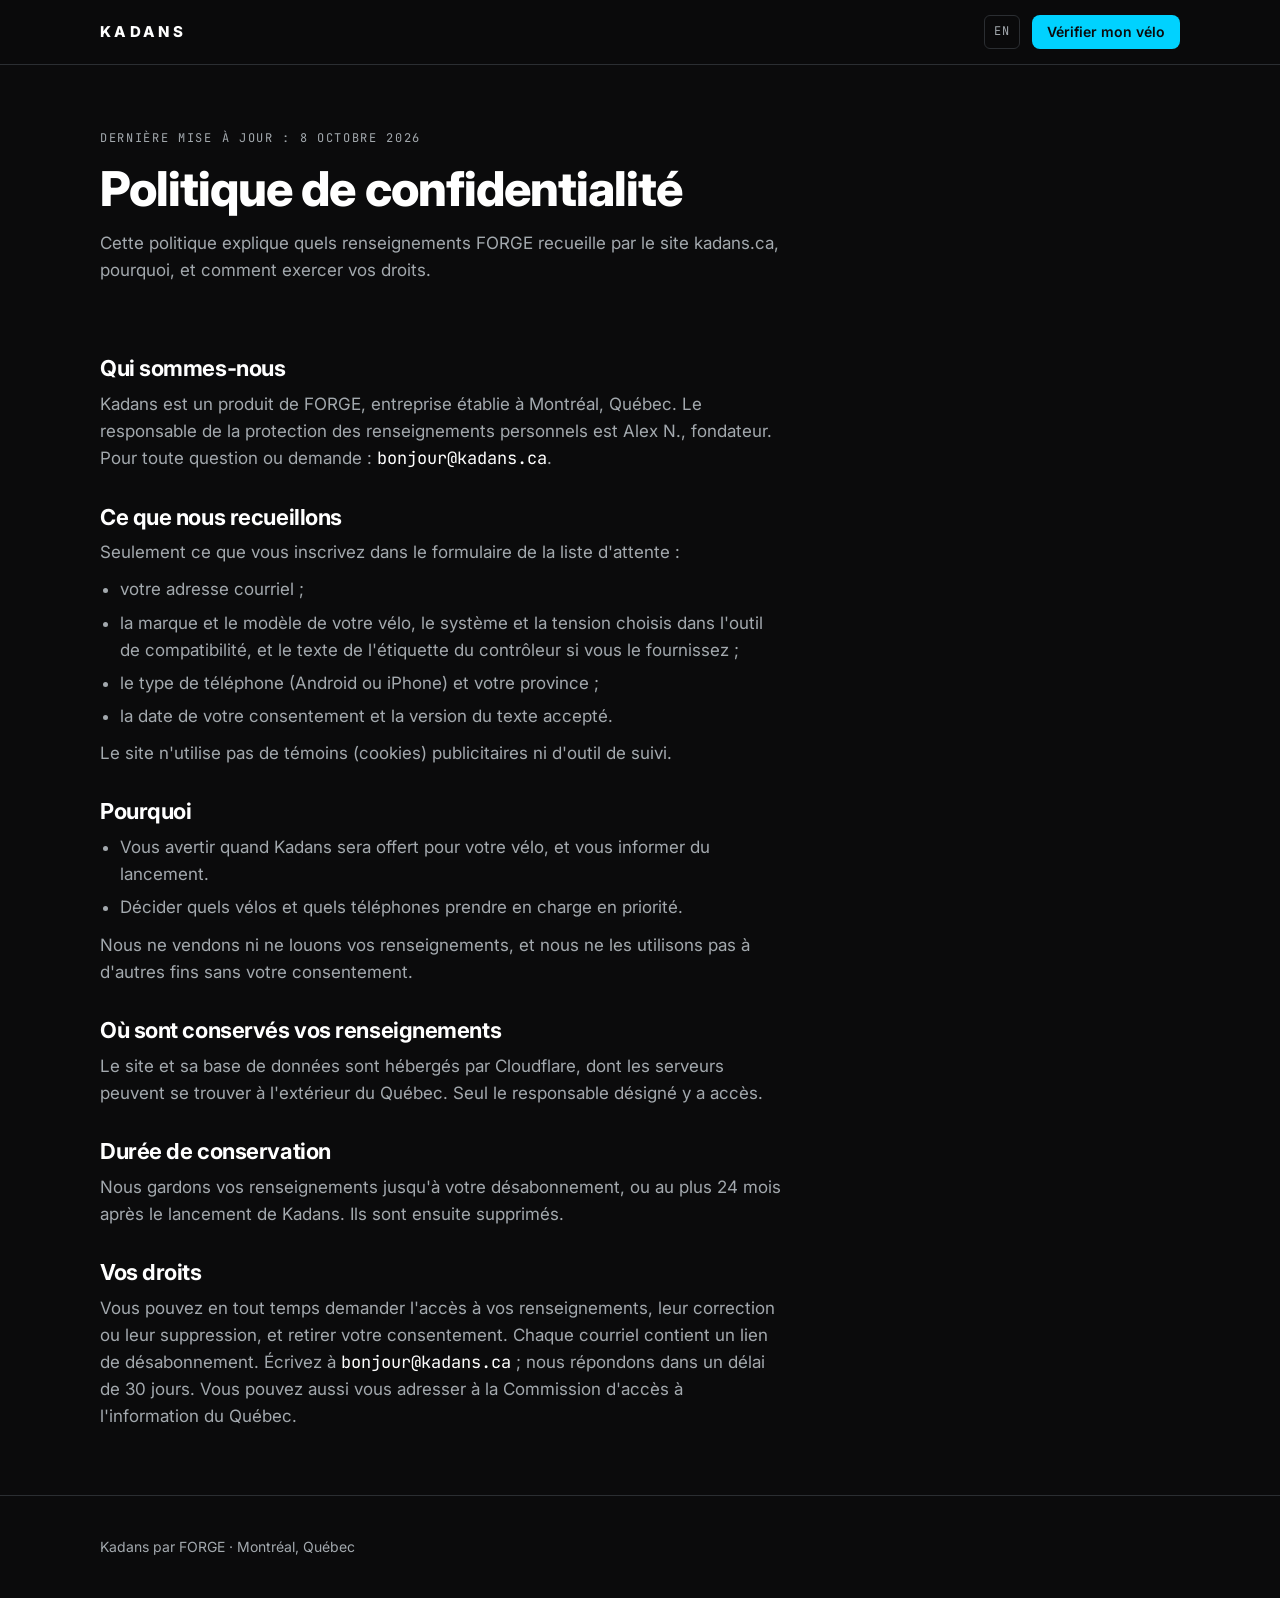
==== confidentialite/index.html @ 0943ef6d "Kadans site v1: bilingual landing page, compatibility check, waitlist French home at /, English at /" ====
<!doctype html>
<html lang="fr-CA">
<head>
<meta charset="utf-8">
<meta name="viewport" content="width=device-width, initial-scale=1, viewport-fit=cover">
<title>Confidentialité – Kadans</title>
<meta name="description" content="Comment FORGE recueille et utilise les renseignements de la liste d'attente Kadans.">
<link rel="alternate" hreflang="en-CA" href="https://kadans.ca/en/privacy/">
<link rel="icon" href="data:image/svg+xml,%3Csvg xmlns='http://www.w3.org/2000/svg' viewBox='0 0 100 100'%3E%3Crect width='100' height='100' rx='20' fill='%230B0B0C'/%3E%3Cpath d='M14 18H86L73 40H27Z' fill='white'/%3E%3Cpath d='M31 47H69L50 79Z' fill='%2300D2FF'/%3E%3C/svg%3E">
<link rel="stylesheet" href="https://fonts.googleapis.com/css2?family=Inter:wght@400;500;600;700;800&amp;family=JetBrains+Mono:wght@400;500&amp;display=swap">
<link rel="stylesheet" href="../assets/site.css">
</head>
<body>
<header class="top">
  <div class="wrap">
    <a class="brand" href="../index.html"><span class="brand-word">KADANS</span></a>
    <div class="top-actions" style="margin-left:auto">
      <a class="lang" href="../en/privacy/index.html" lang="en" hreflang="en">EN</a>
      <a class="btn btn-primary btn-sm" href="../index.html#verifier">Vérifier mon vélo</a>
    </div>
  </div>
</header>

<main class="wrap">
  <article class="legal">
    <header class="section-head">
      <p class="eyebrow">Dernière mise à jour : 8 octobre 2026</p>
      <h1 style="font-size:clamp(32px,5vw,48px)">Politique de confidentialité</h1>
      <p>Cette politique explique quels renseignements FORGE recueille par le site kadans.ca, pourquoi, et comment exercer vos droits.</p>
    </header>

    <section>
      <h2>Qui sommes-nous</h2>
      <p>Kadans est un produit de FORGE, entreprise établie à Montréal, Québec. Le responsable de la protection des renseignements personnels est Alex N., fondateur. Pour toute question ou demande : <span class="contact">bonjour@kadans.ca</span>.</p>
    </section>

    <section>
      <h2>Ce que nous recueillons</h2>
      <p>Seulement ce que vous inscrivez dans le formulaire de la liste d'attente :</p>
      <ul>
        <li>votre adresse courriel ;</li>
        <li>la marque et le modèle de votre vélo, le système et la tension choisis dans l'outil de compatibilité, et le texte de l'étiquette du contrôleur si vous le fournissez ;</li>
        <li>le type de téléphone (Android ou iPhone) et votre province ;</li>
        <li>la date de votre consentement et la version du texte accepté.</li>
      </ul>
      <p>Le site n'utilise pas de témoins (cookies) publicitaires ni d'outil de suivi.</p>
    </section>

    <section>
      <h2>Pourquoi</h2>
      <ul>
        <li>Vous avertir quand Kadans sera offert pour votre vélo, et vous informer du lancement.</li>
        <li>Décider quels vélos et quels téléphones prendre en charge en priorité.</li>
      </ul>
      <p>Nous ne vendons ni ne louons vos renseignements, et nous ne les utilisons pas à d'autres fins sans votre consentement.</p>
    </section>

    <section>
      <h2>Où sont conservés vos renseignements</h2>
      <p>Le site et sa base de données sont hébergés par Cloudflare, dont les serveurs peuvent se trouver à l'extérieur du Québec. Seul le responsable désigné y a accès.</p>
    </section>

    <section>
      <h2>Durée de conservation</h2>
      <p>Nous gardons vos renseignements jusqu'à votre désabonnement, ou au plus 24 mois après le lancement de Kadans. Ils sont ensuite supprimés.</p>
    </section>

    <section>
      <h2>Vos droits</h2>
      <p>Vous pouvez en tout temps demander l'accès à vos renseignements, leur correction ou leur suppression, et retirer votre consentement. Chaque courriel contient un lien de désabonnement. Écrivez à <span class="contact">bonjour@kadans.ca</span> ; nous répondons dans un délai de 30 jours. Vous pouvez aussi vous adresser à la Commission d'accès à l'information du Québec.</p>
    </section>
  </article>
</main>

<footer class="foot">
  <div class="wrap">
    <p>Kadans par FORGE · Montréal, Québec</p>
  </div>
</footer>
</body>
</html>
---- assets/site.css ----
/* Layout: an instrument panel at night. One reading column, wide figures,
   cyan reserved for action and live state (FORGE brand guide, oct. 2026). */
:root {
  --bg: #0B0B0C;        /* Obsidienne */
  --surface: #151719;
  --surface-2: #1E2022; /* Gris Tech */
  --line: #2B2E32;
  --fg: #FFFFFF;        /* Blanc Titane */
  --mute: #A3A9AE;
  --cyan: #00D2FF;      /* Cyan Glacial */
  --cyan-hover: #5FE4FF;
  --on-cyan: #0B0B0C;
  --amber: #FFB547;     /* functional: "to be confirmed" */
  --coral: #FF7A6B;     /* functional: "not supported" */
  --glow: rgba(0, 210, 255, .55);
  --veil: rgba(11, 11, 12, .86);

  --sans: "Inter", system-ui, -apple-system, "Segoe UI", Roboto, Arial, sans-serif;
  --mono: "JetBrains Mono", ui-monospace, "SFMono-Regular", Menlo, Consolas, monospace;

  --wrap: 1120px;
  --read: 62ch;
  color-scheme: dark;
}

*, *::before, *::after { box-sizing: border-box; }
html { background: var(--bg); scroll-behavior: smooth; scroll-padding-top: 80px; }
body {
  margin: 0;
  background: var(--bg);
  color: var(--fg);
  font-family: var(--sans);
  font-size: 17px;
  line-height: 1.6;
  -webkit-font-smoothing: antialiased;
}
@media (prefers-reduced-motion: reduce) {
  html { scroll-behavior: auto; }
  *, *::before, *::after { animation: none !important; transition: none !important; }
}

a { color: inherit; }
img, svg { max-width: 100%; }
p { margin: 0; }
h1, h2, h3 { margin: 0; line-height: 1.12; letter-spacing: -0.02em; text-wrap: balance; }
h1 { font-size: clamp(40px, 7vw, 76px); font-weight: 800; }
h2 { font-size: clamp(28px, 4vw, 40px); font-weight: 700; }
h3 { font-size: 19px; font-weight: 600; letter-spacing: -0.01em; }
:focus-visible { outline: 2px solid var(--cyan); outline-offset: 3px; border-radius: 4px; }

.wrap { max-width: var(--wrap); margin-inline: auto; padding-inline: 20px; }
.lede { font-size: clamp(18px, 2vw, 21px); color: var(--mute); max-width: var(--read); }
.eyebrow { font-family: var(--mono); font-size: 12px; letter-spacing: .14em; text-transform: uppercase; color: var(--mute); }
.slit { display: block; width: 64px; height: 4px; border-radius: 2px; background: var(--cyan); box-shadow: 0 0 22px var(--glow); }
.skip { position: absolute; left: -9999px; }
.skip:focus { left: 16px; top: 16px; z-index: 50; background: var(--cyan); color: var(--on-cyan); padding: 8px 12px; border-radius: 6px; }

/* Brand */
.forge-mark .a { fill: var(--fg); }
.forge-mark .b { fill: var(--cyan); }
.brand { display: flex; align-items: center; gap: 12px; text-decoration: none; }
.brand-word { font-weight: 800; letter-spacing: .22em; font-size: 15px; }
.brand-by { display: flex; align-items: center; gap: 6px; font-family: var(--mono); font-size: 11px; letter-spacing: .08em; color: var(--mute); }
.brand-by .forge-mark { width: 14px; height: auto; }

/* Header */
.top {
  position: sticky; top: env(safe-area-inset-top, 0px); z-index: 10;
  background: var(--veil); backdrop-filter: blur(10px); -webkit-backdrop-filter: blur(10px);
  border-bottom: 1px solid var(--line);
}
.top .wrap { display: flex; align-items: center; gap: 24px; min-height: 64px; }
.nav { display: flex; gap: 22px; margin-left: auto; font-size: 14px; }
.nav a { text-decoration: none; color: var(--mute); }
.nav a:hover { color: var(--fg); }
.top-actions { display: flex; align-items: center; gap: 12px; }
.lang { font-family: var(--mono); font-size: 12px; letter-spacing: .1em; text-decoration: none; color: var(--mute); border: 1px solid var(--line); border-radius: 6px; padding: 6px 9px; }
.lang:hover { color: var(--fg); border-color: var(--mute); }

.btn {
  display: inline-flex; align-items: center; justify-content: center; gap: 8px;
  font: 600 15px/1 var(--sans); padding: 14px 20px; border-radius: 8px;
  text-decoration: none; border: 1px solid transparent; cursor: pointer;
}
.btn-primary { background: var(--cyan); color: var(--on-cyan); }
.btn-primary:hover { background: var(--cyan-hover); }
.btn-ghost { background: transparent; color: var(--fg); border-color: var(--line); }
.btn-ghost:hover { border-color: var(--mute); }
.btn-sm { padding: 9px 14px; font-size: 14px; }

@media (max-width: 760px) {
  .nav, .top .brand-by { display: none; }
  .top-actions { margin-left: auto; }
}

/* Hero */
.hero { padding-block: 72px 56px; }
.hero .wrap { display: grid; grid-template-columns: minmax(0, 1.15fr) minmax(0, .85fr); gap: 48px; align-items: center; }
.hero-copy { display: grid; gap: 24px; justify-items: start; }
.hero-ctas { display: flex; flex-wrap: wrap; gap: 12px; }
.hero-note { font-size: 14px; color: var(--mute); }
@media (max-width: 860px) {
  .hero { padding-block: 44px 40px; }
  .hero .wrap { grid-template-columns: minmax(0, 1fr); }
}

/* Phone mock-up (example data) */
.device { display: grid; gap: 12px; justify-items: center; }
.phone { width: min(300px, 100%); border: 1px solid var(--line); border-radius: 38px; padding: 12px; background: var(--bg); box-shadow: 0 30px 80px rgba(0, 0, 0, .6); }
.screen { border-radius: 28px; background: var(--surface); padding: 22px 18px; display: grid; gap: 18px; }
.screen-top { display: flex; justify-content: space-between; align-items: center; font-size: 12px; }
.screen-brand { font-weight: 800; letter-spacing: .22em; }
.live { display: inline-flex; align-items: center; gap: 6px; font-family: var(--mono); font-size: 11px; letter-spacing: .08em; text-transform: uppercase; color: var(--cyan); }
.live::before { content: ""; width: 7px; height: 7px; border-radius: 50%; background: var(--cyan); animation: pulse 2.4s ease-in-out infinite; }
@keyframes pulse { 50% { opacity: .35; } }
.speed { display: flex; align-items: baseline; gap: 8px; }
.speed b { font-size: 72px; font-weight: 700; letter-spacing: -0.03em; line-height: 1; font-variant-numeric: tabular-nums; }
.speed span { color: var(--mute); font-size: 16px; }
.tiles { display: grid; grid-template-columns: repeat(3, minmax(0, 1fr)); gap: 8px; }
.tile { background: var(--surface-2); border-radius: 12px; padding: 10px; display: grid; gap: 2px; }
.tile small { font-size: 10px; letter-spacing: .1em; text-transform: uppercase; color: var(--mute); }
.tile b { font-size: 18px; font-variant-numeric: tabular-nums; }
.mode { display: flex; justify-content: space-between; gap: 8px; border: 1px solid var(--line); border-radius: 10px; padding: 10px 12px; font-size: 13px; }
.mode span:last-child { color: var(--mute); font-family: var(--mono); font-size: 12px; }
.screen-foot { font-size: 12px; color: var(--mute); text-align: center; }
.caption { font-size: 13px; color: var(--mute); text-align: center; }

/* Key figures */
.facts { border-block: 1px solid var(--line); }
.facts .wrap { display: grid; grid-template-columns: repeat(4, minmax(0, 1fr)); }
.fact { padding: 20px 16px 20px 0; display: grid; gap: 4px; align-content: start; }
.fact b { font-family: var(--mono); font-size: 16px; font-weight: 500; font-variant-numeric: tabular-nums; }
.fact span { font-size: 13px; color: var(--mute); }
@media (max-width: 760px) { .facts .wrap { grid-template-columns: repeat(2, minmax(0, 1fr)); } }

/* Sections */
.section { padding-block: 88px; }
.section + .section { border-top: 1px solid var(--line); }
.section-head { display: grid; gap: 14px; margin-bottom: 40px; max-width: var(--read); }
.section-head p { color: var(--mute); }
@media (max-width: 760px) { .section { padding-block: 60px; } }

/* How it works: controller -> module -> phone */
.flow { display: grid; grid-template-columns: minmax(0, 1fr) minmax(80px, .55fr) minmax(0, 1fr) minmax(80px, .55fr) minmax(0, 1fr); align-items: center; }
.node { border: 1px solid var(--line); border-radius: 12px; padding: 18px; background: var(--surface); display: grid; gap: 6px; min-width: 0; }
.node small { font-family: var(--mono); font-size: 11px; letter-spacing: .1em; text-transform: uppercase; color: var(--mute); }
.node b { font-size: 17px; }
.node p { font-size: 14px; color: var(--mute); }
.node .slit { width: 40px; height: 3px; margin-top: 4px; }
.link { position: relative; height: 2px; margin-inline: 10px; background: var(--mute); }
.link.wireless { background: repeating-linear-gradient(90deg, var(--cyan) 0 8px, transparent 8px 14px); }
.link span { position: absolute; left: 50%; bottom: 10px; transform: translateX(-50%); width: max-content; max-width: 140px; text-align: center; font-family: var(--mono); font-size: 11px; line-height: 1.3; color: var(--mute); }
@media (max-width: 760px) {
  .flow { grid-template-columns: minmax(0, 1fr); }
  .link { width: 2px; height: 56px; margin: 0 0 0 28px; }
  .link.wireless { background: repeating-linear-gradient(180deg, var(--cyan) 0 8px, transparent 8px 14px); }
  .link span { left: 18px; bottom: auto; top: 50%; transform: translateY(-50%); max-width: none; text-align: left; }
}

.steps { list-style: none; margin: 48px 0 0; padding: 0; display: grid; grid-template-columns: repeat(3, minmax(0, 1fr)); gap: 32px; counter-reset: step; }
.steps li { display: grid; gap: 10px; align-content: start; border-top: 1px solid var(--line); padding-top: 20px; counter-increment: step; }
.steps li::before { content: counter(step, decimal-leading-zero); font-family: var(--mono); font-size: 12px; color: var(--cyan); }
.steps p { color: var(--mute); font-size: 16px; }
@media (max-width: 760px) { .steps { grid-template-columns: minmax(0, 1fr); gap: 24px; } }

/* Data and settings */
.split { display: grid; grid-template-columns: repeat(2, minmax(0, 1fr)); gap: 24px; }
.panel { background: var(--surface); border: 1px solid var(--line); border-radius: 14px; padding: 28px; display: grid; gap: 18px; align-content: start; min-width: 0; }
.spec { margin: 0; display: grid; }
.spec div { display: flex; justify-content: space-between; gap: 16px; padding-block: 12px; border-top: 1px solid var(--line); }
.spec dt { min-width: 0; }
.spec dd { margin: 0; font-family: var(--mono); font-size: 14px; color: var(--mute); text-align: right; }
.panel-note { font-size: 14px; color: var(--mute); }
@media (max-width: 760px) { .split { grid-template-columns: minmax(0, 1fr); } .panel { padding: 22px; } }

/* Safety rules */
.rules { list-style: none; margin: 0; padding: 0; display: grid; }
.rules li { display: grid; grid-template-columns: minmax(0, 11rem) minmax(0, 1fr); gap: 24px; padding-block: 22px; border-top: 1px solid var(--line); }
.rules li:last-child { border-bottom: 1px solid var(--line); }
.rule-key { font-family: var(--mono); font-size: 14px; color: var(--cyan); font-variant-numeric: tabular-nums; }
.rule-key.warn { color: var(--amber); }
.rules h3 { margin-bottom: 6px; }
.rules p { color: var(--mute); max-width: var(--read); }
@media (max-width: 640px) { .rules li { grid-template-columns: minmax(0, 1fr); gap: 8px; } }

/* Compatibility check + waitlist */
.check-grid { display: grid; grid-template-columns: repeat(2, minmax(0, 1fr)); gap: 24px; align-items: start; }
@media (max-width: 860px) { .check-grid { grid-template-columns: minmax(0, 1fr); } }
.field { display: grid; gap: 8px; }
.field > label, .legend { font-size: 14px; font-weight: 600; }
fieldset { border: 0; margin: 0; padding: 0; display: grid; gap: 8px; min-width: 0; }
.hint { font-size: 13px; color: var(--mute); }
select, input[type="email"], input[type="text"] {
  width: 100%; font: 16px var(--sans); color: var(--fg); background: var(--bg);
  border: 1px solid var(--line); border-radius: 8px; padding: 12px 14px;
}
select:focus, input[type="email"]:focus, input[type="text"]:focus { outline: none; border-color: var(--cyan); box-shadow: 0 0 0 3px rgba(0, 210, 255, .18); }
.result { border: 1px solid var(--line); border-radius: 12px; padding: 18px; display: grid; gap: 8px; background: var(--bg); }
.result p { color: var(--mute); font-size: 15px; }
.chip { display: inline-flex; align-items: center; gap: 8px; font-family: var(--mono); font-size: 12px; letter-spacing: .08em; text-transform: uppercase; }
.chip::before { content: ""; width: 9px; height: 9px; border-radius: 2px; background: currentColor; flex: none; }
.chip.ok { color: var(--cyan); }
.chip.check { color: var(--amber); }
.chip.no { color: var(--coral); }
.chip.idle { color: var(--mute); }
.radios { display: flex; flex-wrap: wrap; gap: 10px; }
.radio { display: flex; align-items: center; gap: 8px; border: 1px solid var(--line); border-radius: 8px; padding: 10px 14px; font-weight: 500; cursor: pointer; }
.radio input { accent-color: var(--cyan); }
.consent { display: flex; gap: 12px; align-items: flex-start; font-size: 14px; color: var(--mute); }
.consent input { margin-top: 3px; width: 18px; height: 18px; flex: none; accent-color: var(--cyan); }
.form-msg { font-size: 15px; }
.form-msg.ok { color: var(--cyan); }
.form-msg.err { color: var(--coral); }
.hp { position: absolute; left: -9999px; width: 1px; height: 1px; overflow: hidden; }

/* FAQ */
.faq { max-width: 780px; display: grid; }
.faq details { border-top: 1px solid var(--line); padding-block: 18px; }
.faq details:last-child { border-bottom: 1px solid var(--line); }
.faq summary { cursor: pointer; font-weight: 600; font-size: 18px; list-style: none; display: flex; justify-content: space-between; gap: 16px; }
.faq summary::-webkit-details-marker { display: none; }
.faq summary::after { content: "+"; font-family: var(--mono); color: var(--cyan); }
.faq details[open] summary::after { content: "–"; }
.faq p { color: var(--mute); margin-top: 10px; max-width: var(--read); }

/* Footer */
.foot { border-top: 1px solid var(--line); padding-block: 40px; font-size: 14px; color: var(--mute); }
.foot .wrap { display: grid; gap: 18px; }
.foot-row { display: flex; flex-wrap: wrap; gap: 16px 28px; align-items: center; justify-content: space-between; }
.foot-links { display: flex; flex-wrap: wrap; gap: 8px 22px; }
.foot a { color: var(--mute); }
.foot a:hover { color: var(--fg); }
.foot .brand-word { color: var(--fg); }
.contact { font-family: var(--mono); user-select: all; color: var(--fg); }

/* Legal pages */
.legal { padding-block: 64px; display: grid; gap: 32px; max-width: var(--read); }
.legal section { display: grid; gap: 10px; }
.legal h2 { font-size: 22px; }
.legal p, .legal li { color: var(--mute); }
.legal ul { margin: 0; padding-left: 20px; display: grid; gap: 6px; }
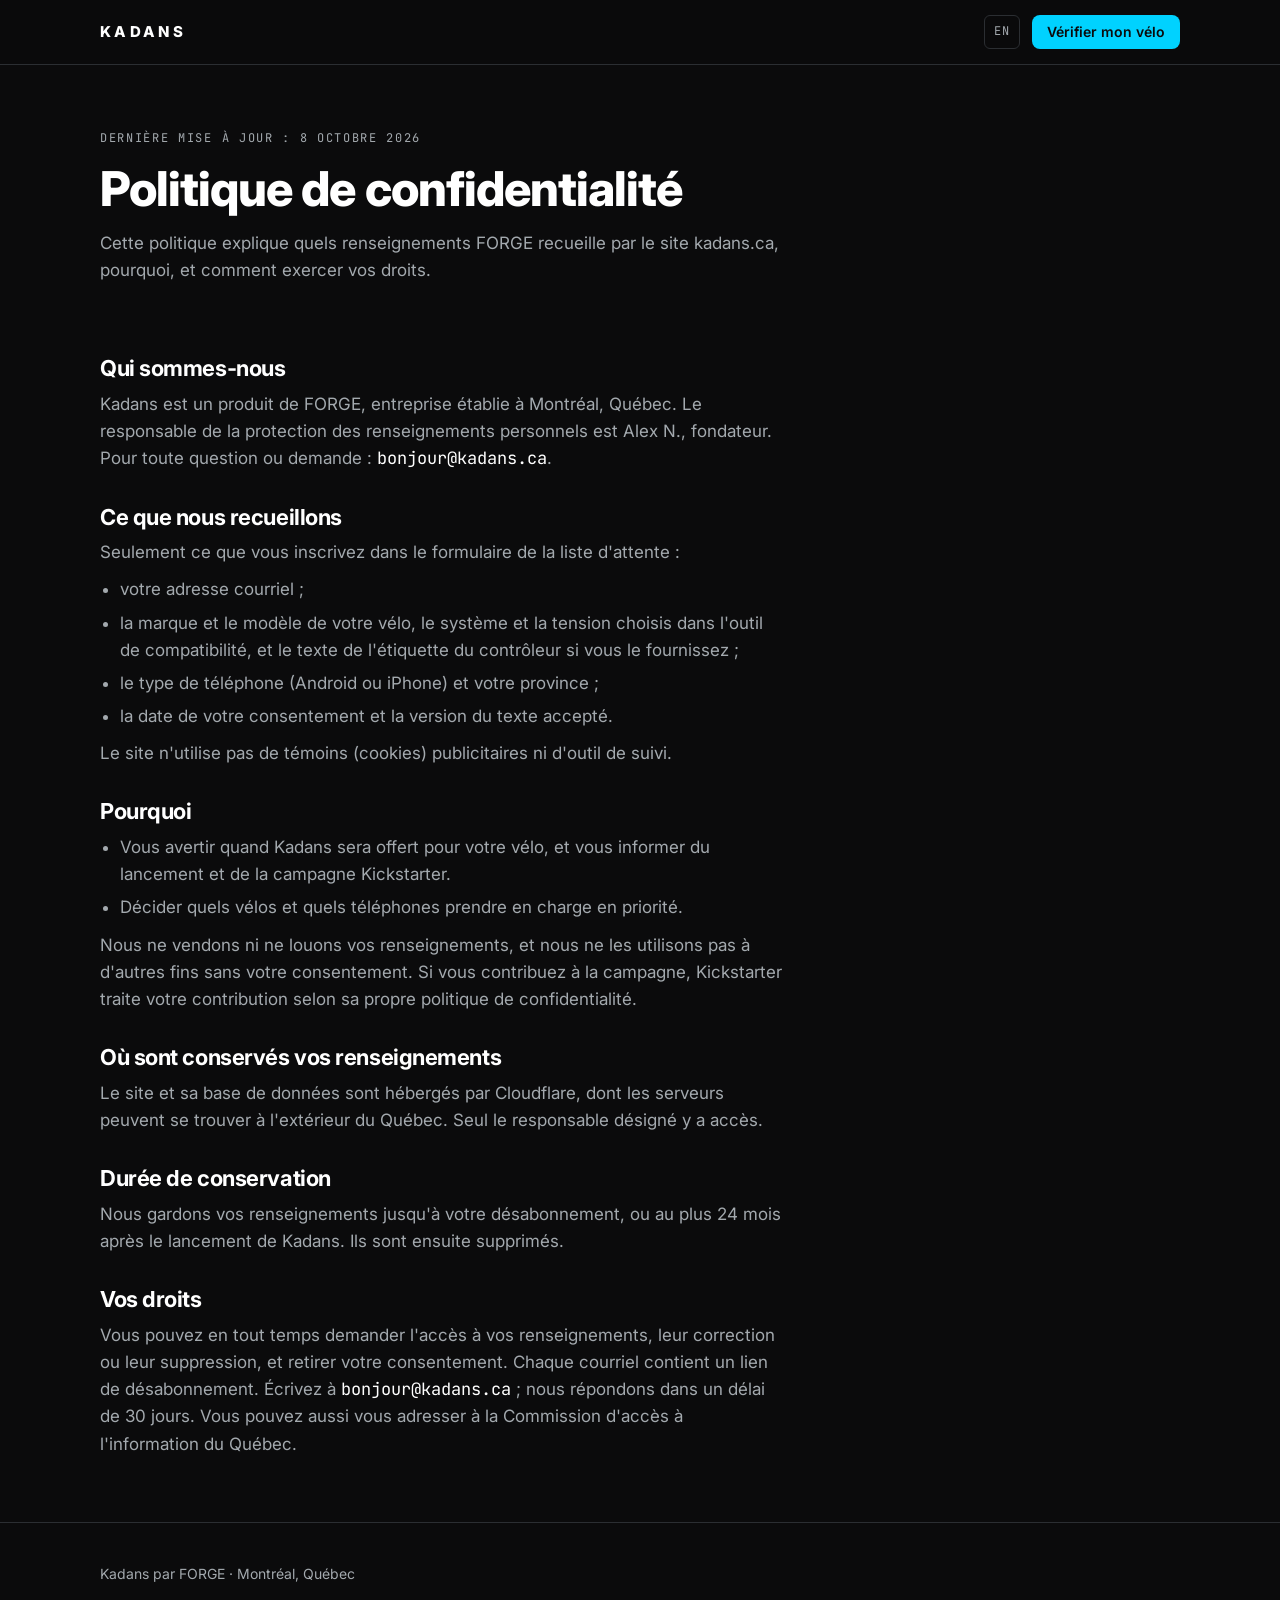
==== commit 995c2faa: "Kickstarter link: campaign state file, banner, /kickstarter redirect - assets/campaign.json holds th" ====
--- a/confidentialite/index.html
+++ b/confidentialite/index.html
@@ -49,10 +49,10 @@
     <section>
       <h2>Pourquoi</h2>
       <ul>
-        <li>Vous avertir quand Kadans sera offert pour votre vélo, et vous informer du lancement.</li>
+        <li>Vous avertir quand Kadans sera offert pour votre vélo, et vous informer du lancement et de la campagne Kickstarter.</li>
         <li>Décider quels vélos et quels téléphones prendre en charge en priorité.</li>
       </ul>
-      <p>Nous ne vendons ni ne louons vos renseignements, et nous ne les utilisons pas à d'autres fins sans votre consentement.</p>
+      <p>Nous ne vendons ni ne louons vos renseignements, et nous ne les utilisons pas à d'autres fins sans votre consentement. Si vous contribuez à la campagne, Kickstarter traite votre contribution selon sa propre politique de confidentialité.</p>
     </section>
 
     <section>
--- a/assets/site.css
+++ b/assets/site.css
@@ -239,3 +239,9 @@
 .legal h2 { font-size: 22px; }
 .legal p, .legal li { color: var(--mute); }
 .legal ul { margin: 0; padding-left: 20px; display: grid; gap: 6px; }
+
+/* Kickstarter banner (assets/campaign.js) */
+.ks-banner { background: var(--surface); border-bottom: 1px solid var(--line); }
+.ks-banner .wrap { display: flex; align-items: center; justify-content: space-between; flex-wrap: wrap; gap: 10px 20px; padding-block: 10px; }
+.ks-banner p { font-size: 14px; }
+.ks-tag { font-family: var(--mono); font-size: 11px; letter-spacing: .12em; text-transform: uppercase; color: var(--cyan); margin-right: 10px; }
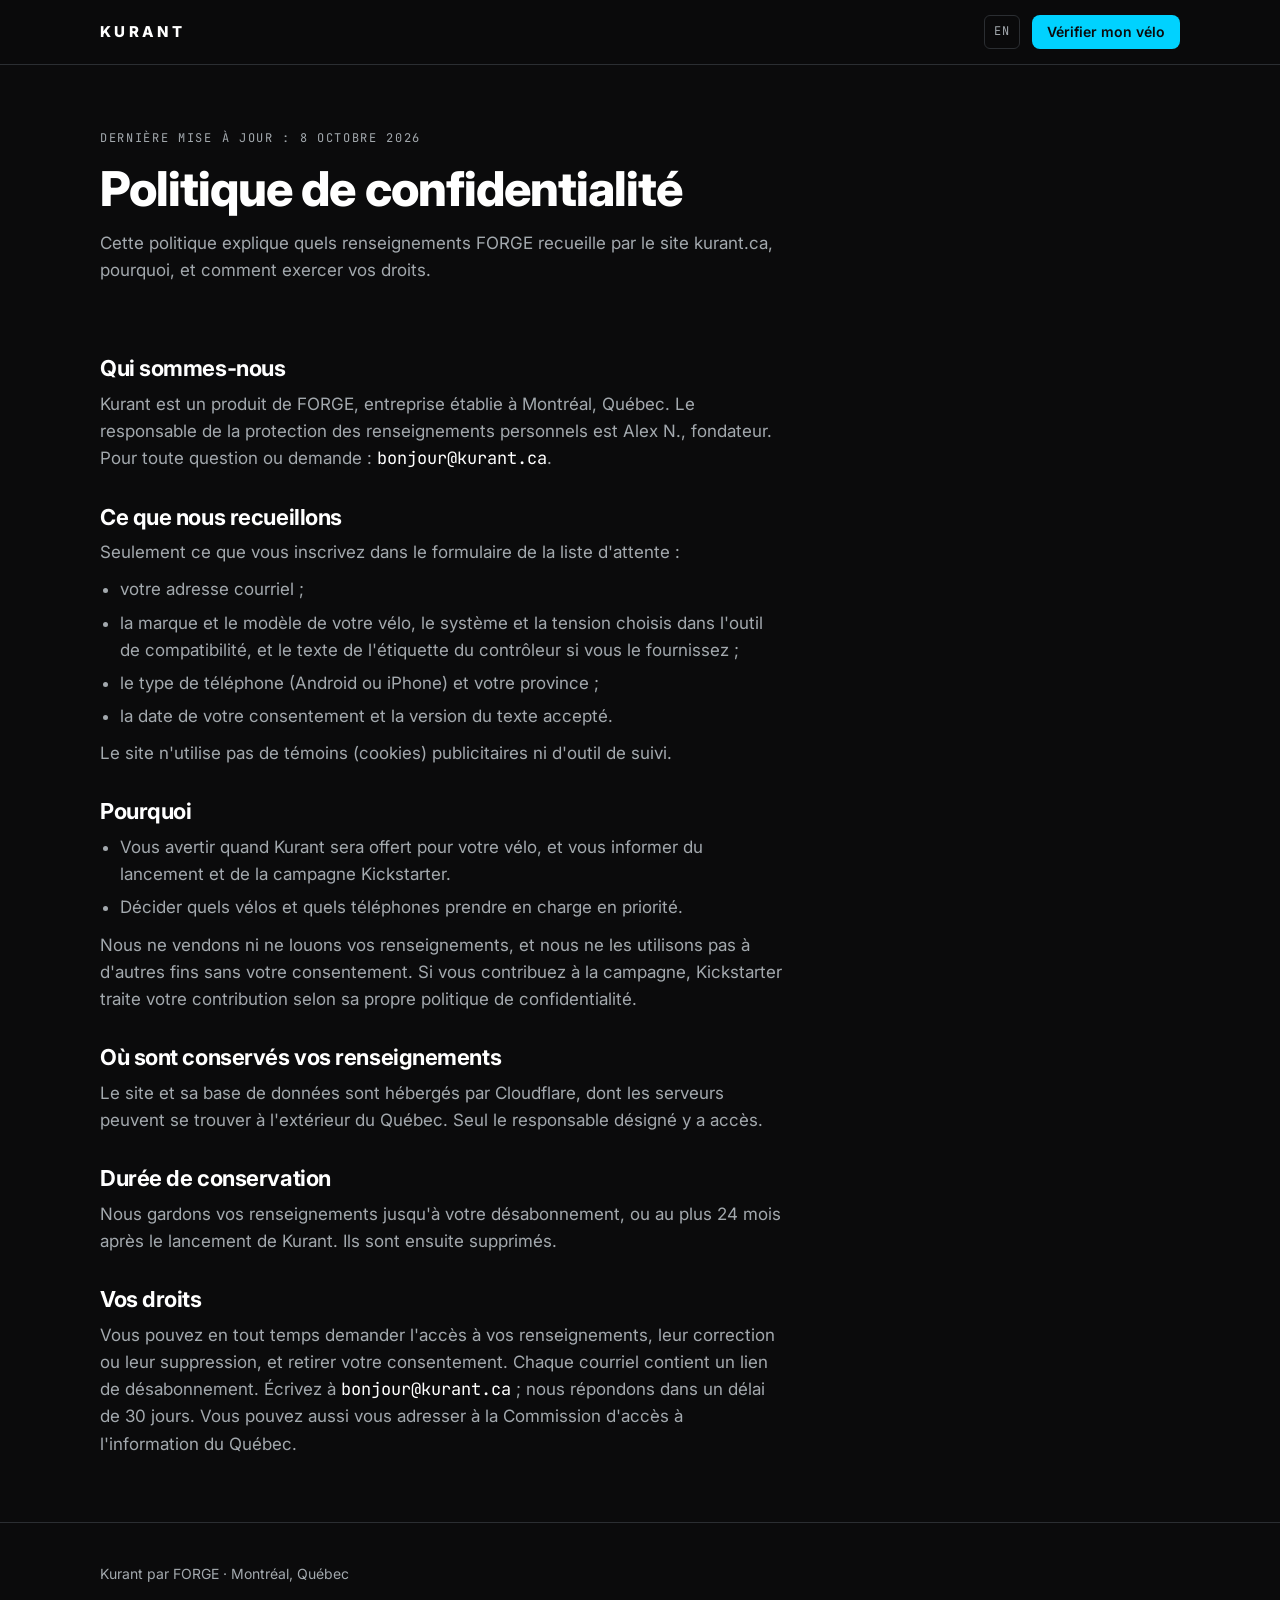
==== commit dbe2aae8: "Rename the product from Kadans to Kurant Kadans turned out to be taken. Kurant (from the French "cou" ====
--- a/confidentialite/index.html
+++ b/confidentialite/index.html
@@ -3,9 +3,11 @@
 <head>
 <meta charset="utf-8">
 <meta name="viewport" content="width=device-width, initial-scale=1, viewport-fit=cover">
-<title>Confidentialité – Kadans</title>
-<meta name="description" content="Comment FORGE recueille et utilise les renseignements de la liste d'attente Kadans.">
-<link rel="alternate" hreflang="en-CA" href="https://kadans.ca/en/privacy/">
+<title>Confidentialité – Kurant</title>
+<link rel="canonical" href="https://kurant.ca/confidentialite/">
+<link rel="alternate" hreflang="fr-CA" href="https://kurant.ca/confidentialite/">
+<meta name="description" content="Comment FORGE recueille et utilise les renseignements de la liste d'attente Kurant.">
+<link rel="alternate" hreflang="en-CA" href="https://kurant.ca/en/privacy/">
 <link rel="icon" href="data:image/svg+xml,%3Csvg xmlns='http://www.w3.org/2000/svg' viewBox='0 0 100 100'%3E%3Crect width='100' height='100' rx='20' fill='%230B0B0C'/%3E%3Cpath d='M14 18H86L73 40H27Z' fill='white'/%3E%3Cpath d='M31 47H69L50 79Z' fill='%2300D2FF'/%3E%3C/svg%3E">
 <link rel="stylesheet" href="https://fonts.googleapis.com/css2?family=Inter:wght@400;500;600;700;800&amp;family=JetBrains+Mono:wght@400;500&amp;display=swap">
 <link rel="stylesheet" href="../assets/site.css">
@@ -13,7 +15,7 @@
 <body>
 <header class="top">
   <div class="wrap">
-    <a class="brand" href="../index.html"><span class="brand-word">KADANS</span></a>
+    <a class="brand" href="../index.html"><span class="brand-word">KURANT</span></a>
     <div class="top-actions" style="margin-left:auto">
       <a class="lang" href="../en/privacy/index.html" lang="en" hreflang="en">EN</a>
       <a class="btn btn-primary btn-sm" href="../index.html#verifier">Vérifier mon vélo</a>
@@ -26,12 +28,12 @@
     <header class="section-head">
       <p class="eyebrow">Dernière mise à jour : 8 octobre 2026</p>
       <h1 style="font-size:clamp(32px,5vw,48px)">Politique de confidentialité</h1>
-      <p>Cette politique explique quels renseignements FORGE recueille par le site kadans.ca, pourquoi, et comment exercer vos droits.</p>
+      <p>Cette politique explique quels renseignements FORGE recueille par le site kurant.ca, pourquoi, et comment exercer vos droits.</p>
     </header>
 
     <section>
       <h2>Qui sommes-nous</h2>
-      <p>Kadans est un produit de FORGE, entreprise établie à Montréal, Québec. Le responsable de la protection des renseignements personnels est Alex N., fondateur. Pour toute question ou demande : <span class="contact">bonjour@kadans.ca</span>.</p>
+      <p>Kurant est un produit de FORGE, entreprise établie à Montréal, Québec. Le responsable de la protection des renseignements personnels est Alex N., fondateur. Pour toute question ou demande : <span class="contact">bonjour@kurant.ca</span>.</p>
     </section>
 
     <section>
@@ -49,7 +51,7 @@
     <section>
       <h2>Pourquoi</h2>
       <ul>
-        <li>Vous avertir quand Kadans sera offert pour votre vélo, et vous informer du lancement et de la campagne Kickstarter.</li>
+        <li>Vous avertir quand Kurant sera offert pour votre vélo, et vous informer du lancement et de la campagne Kickstarter.</li>
         <li>Décider quels vélos et quels téléphones prendre en charge en priorité.</li>
       </ul>
       <p>Nous ne vendons ni ne louons vos renseignements, et nous ne les utilisons pas à d'autres fins sans votre consentement. Si vous contribuez à la campagne, Kickstarter traite votre contribution selon sa propre politique de confidentialité.</p>
@@ -62,19 +64,19 @@
 
     <section>
       <h2>Durée de conservation</h2>
-      <p>Nous gardons vos renseignements jusqu'à votre désabonnement, ou au plus 24 mois après le lancement de Kadans. Ils sont ensuite supprimés.</p>
+      <p>Nous gardons vos renseignements jusqu'à votre désabonnement, ou au plus 24 mois après le lancement de Kurant. Ils sont ensuite supprimés.</p>
     </section>
 
     <section>
       <h2>Vos droits</h2>
-      <p>Vous pouvez en tout temps demander l'accès à vos renseignements, leur correction ou leur suppression, et retirer votre consentement. Chaque courriel contient un lien de désabonnement. Écrivez à <span class="contact">bonjour@kadans.ca</span> ; nous répondons dans un délai de 30 jours. Vous pouvez aussi vous adresser à la Commission d'accès à l'information du Québec.</p>
+      <p>Vous pouvez en tout temps demander l'accès à vos renseignements, leur correction ou leur suppression, et retirer votre consentement. Chaque courriel contient un lien de désabonnement. Écrivez à <span class="contact">bonjour@kurant.ca</span> ; nous répondons dans un délai de 30 jours. Vous pouvez aussi vous adresser à la Commission d'accès à l'information du Québec.</p>
     </section>
   </article>
 </main>
 
 <footer class="foot">
   <div class="wrap">
-    <p>Kadans par FORGE · Montréal, Québec</p>
+    <p>Kurant par FORGE · Montréal, Québec</p>
   </div>
 </footer>
 </body>
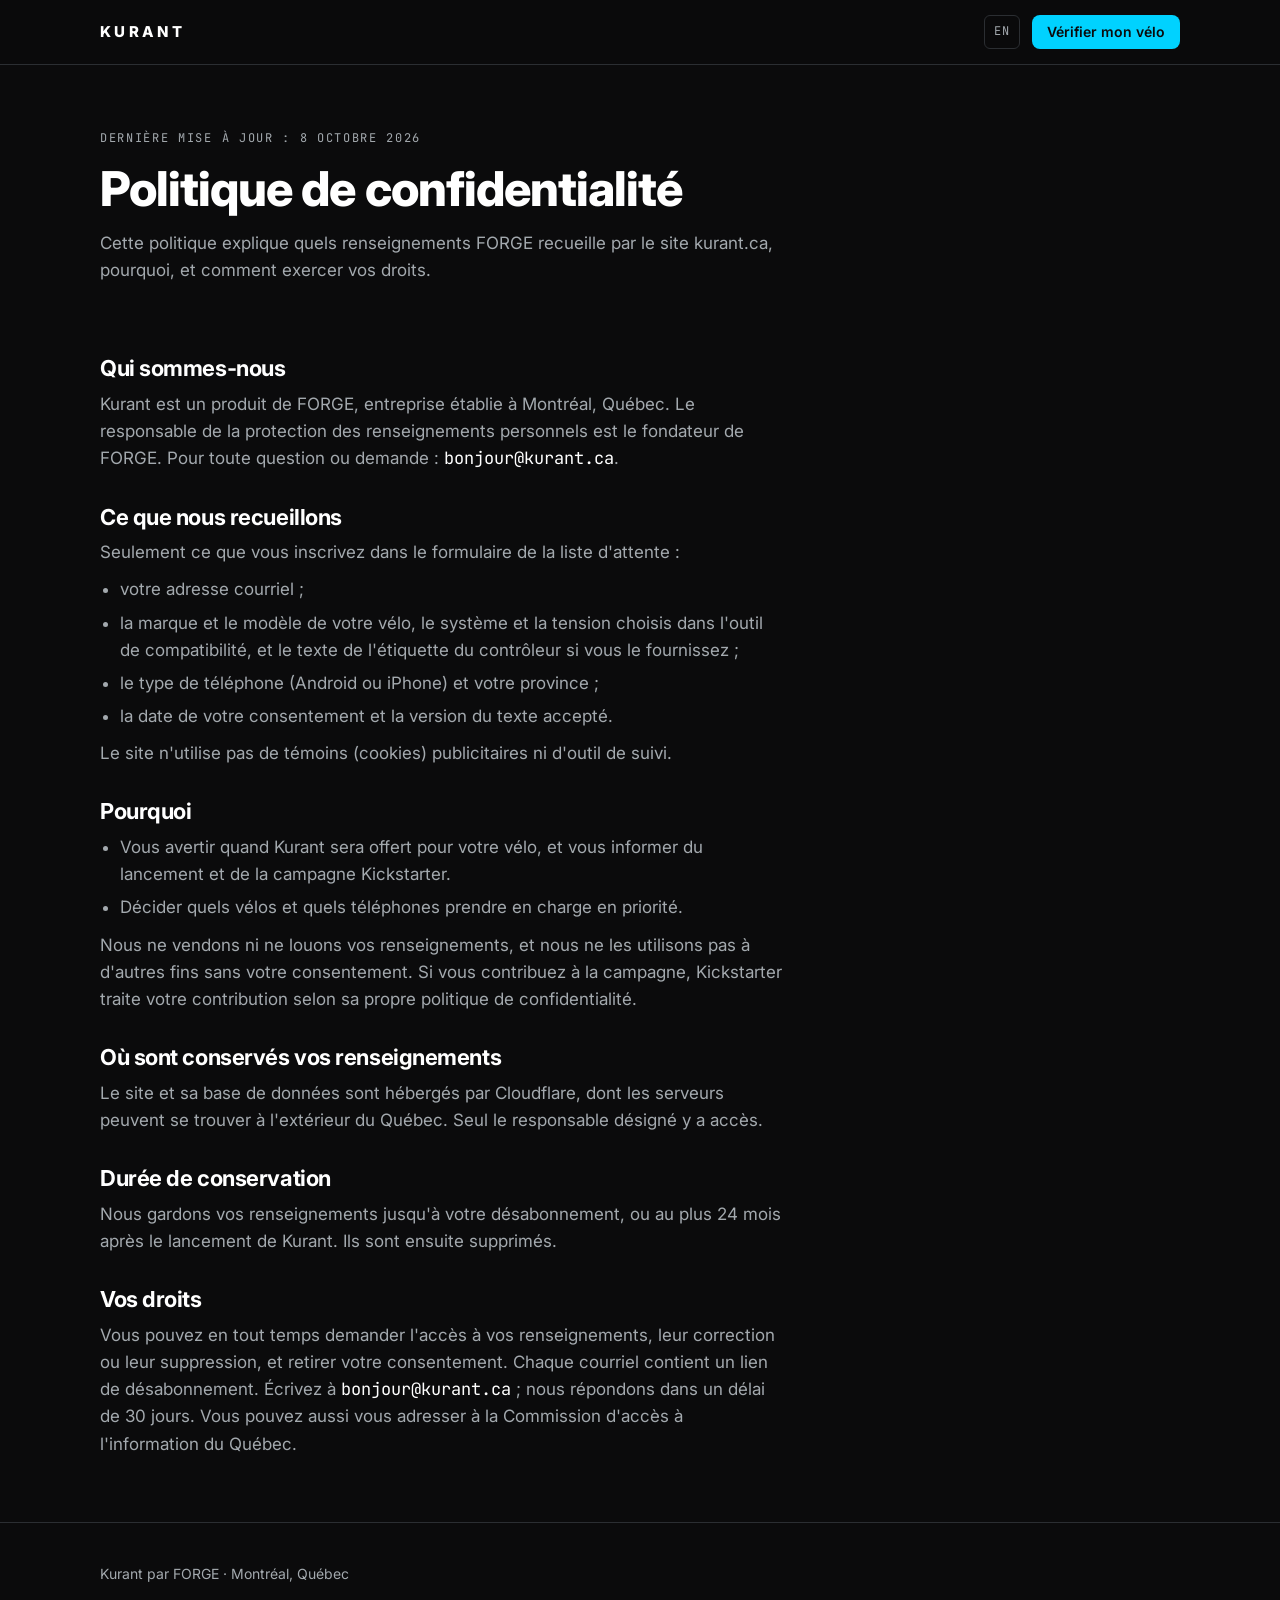
==== commit e0848b82: "Privacy pages: name the role, not the person Quebec's Law 25 asks for the title and contact of the p" ====
--- a/confidentialite/index.html
+++ b/confidentialite/index.html
@@ -33,7 +33,7 @@
 
     <section>
       <h2>Qui sommes-nous</h2>
-      <p>Kurant est un produit de FORGE, entreprise établie à Montréal, Québec. Le responsable de la protection des renseignements personnels est Alex N., fondateur. Pour toute question ou demande : <span class="contact">bonjour@kurant.ca</span>.</p>
+      <p>Kurant est un produit de FORGE, entreprise établie à Montréal, Québec. Le responsable de la protection des renseignements personnels est le fondateur de FORGE. Pour toute question ou demande : <span class="contact">bonjour@kurant.ca</span>.</p>
     </section>
 
     <section>
